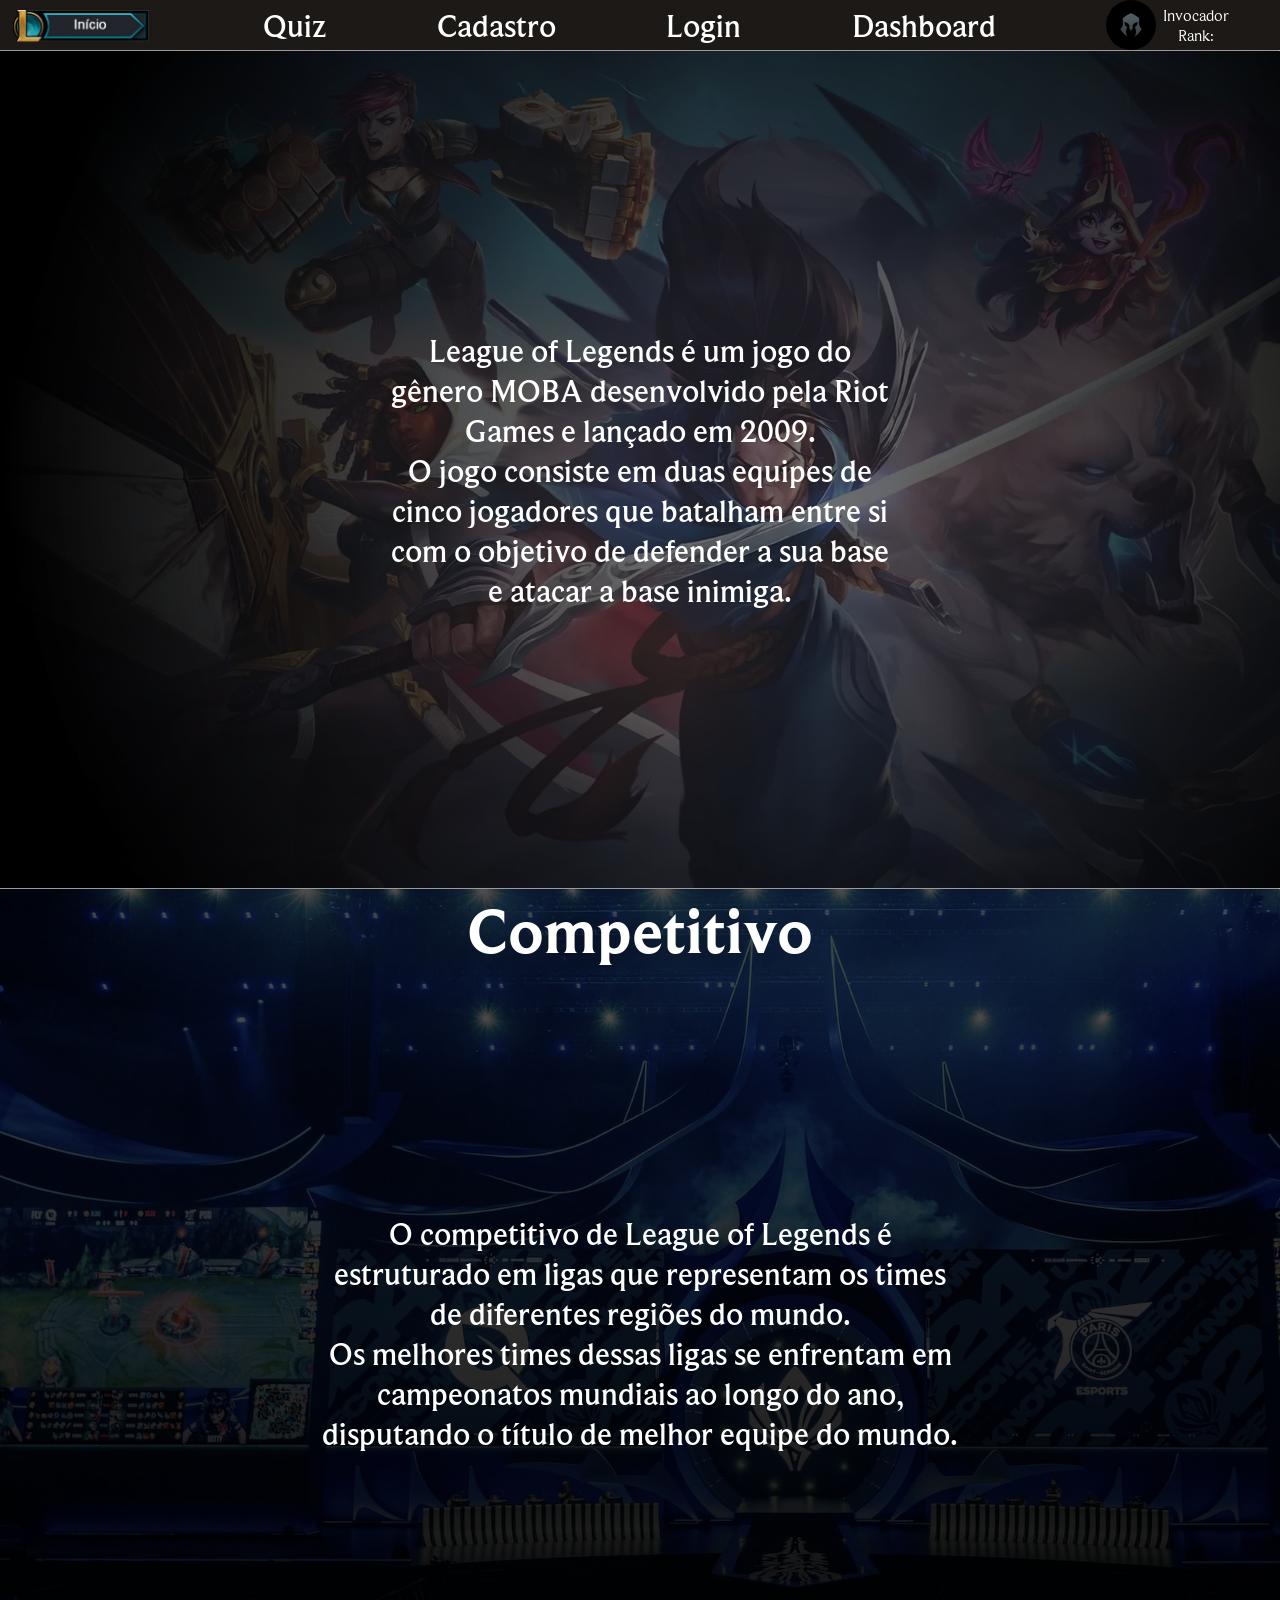
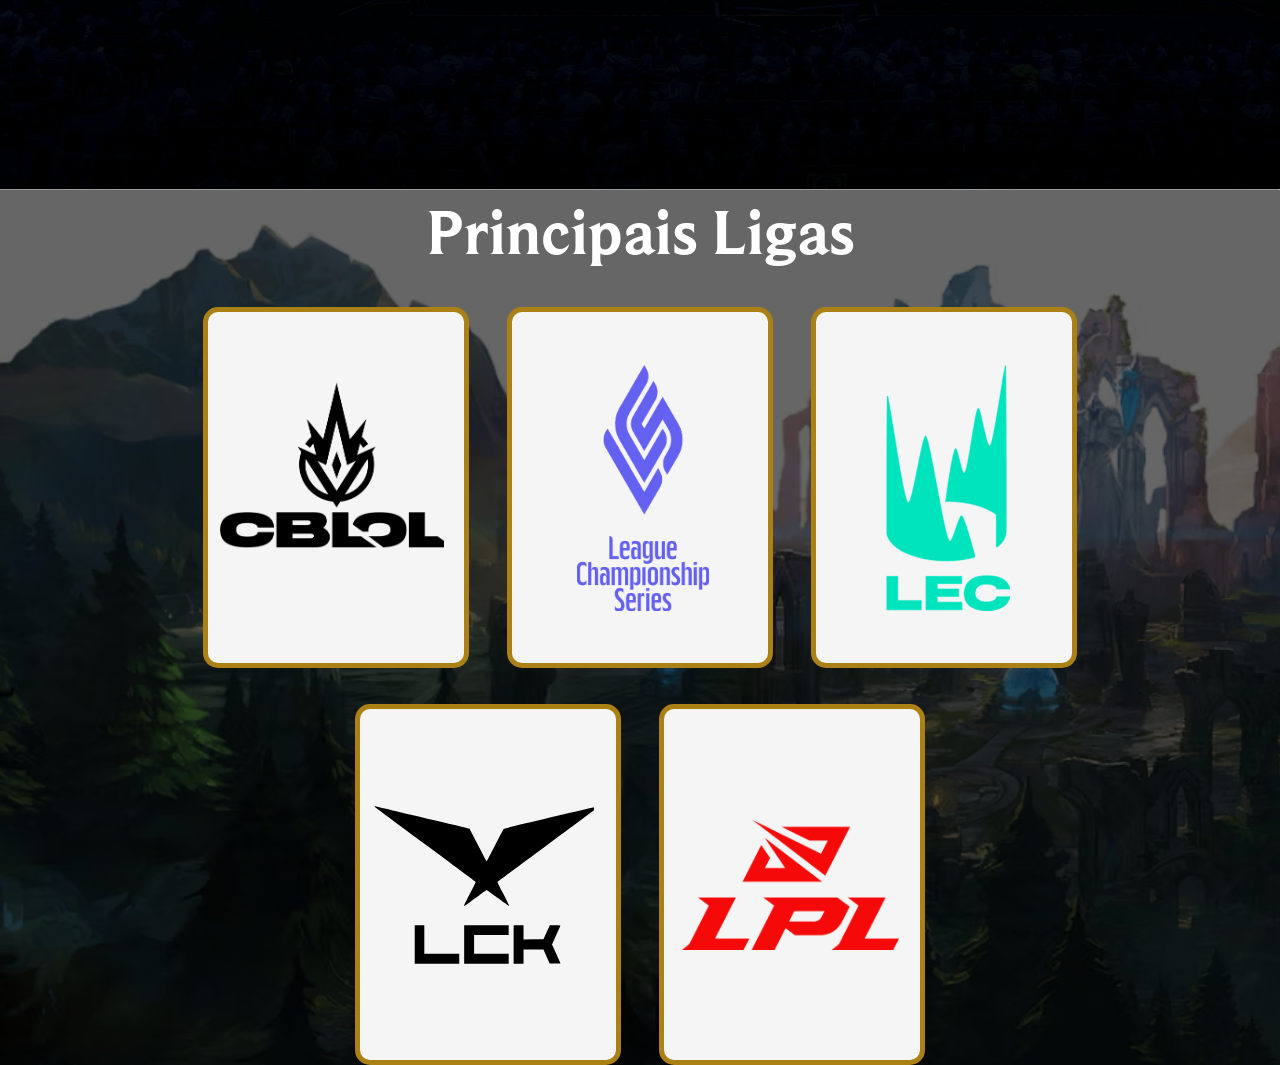
==== public/index.html @ 70356c16 "Cadastro e login integrado ao banco de dados" ====
<!DOCTYPE html>
<html lang="en">

<head>
    <meta charset="UTF-8">
    <meta name="viewport" content="width=device-width, initial-scale=1.0">
    <link rel="stylesheet" href="css/navbar.css">
    <link rel="stylesheet" href="css/index.css">
    <title>Document</title>
</head>

<body>
    <div class="header">
        <div class="navbar">
            <a href="index.html">
                <div id="but_inicio"></div>
            </a>
            <div class="op_nav">
                <a href="quiz.html" class="op_nav_txt">Quiz</a>
            </div>
            <div class="op_nav">
                <a href="cadastro.html" class="op_nav_txt">Cadastro</a>
            </div>
            <div class="op_nav">
                <a href="login.html" class="op_nav_txt">Login</a>
            </div>
            <div class="op_nav">
                <a href="dashboard.html" class="op_nav_txt">Dashboard</a>
            </div>
            <div class="perfil">
                <div id="icon_perfil"></div>
                <div class="info_perfil">
                    <span class="perfil_txt">Invocador</span>
                    <span class="perfil_txt">Rank:</span>
                </div>
            </div>
        </div>
    </div>
    <hr>
    <div class="sobre">
        <span class="conteudo">League of Legends é um jogo do gênero MOBA desenvolvido pela Riot Games e lançado em
            2009.<br>
            O jogo consiste em duas equipes de cinco jogadores que batalham entre si com o objetivo de defender a sua
            base e atacar a base inimiga.</span>
    </div>
    <hr>
    <div class="competitivo">
        <span class="titulo">Competitivo</span>
        <span class="conteudo conteudo_competitivo">O competitivo de League of Legends é estruturado em ligas que
            representam os times de diferentes regiões do mundo.<br>
            Os melhores times dessas ligas se enfrentam em campeonatos mundiais ao longo do ano, disputando o título de
            melhor equipe do mundo.</span>
    </div>
    <hr>
    <div class="ligas">
        <span class="titulo">Principais Ligas</span>
        <div class="op_liga">
            <div class="liga" onclick="cblolMostrar()">
                <div id="cblol"></div>
                <span class="cont_liga" id="txt_cblol"></span>
            </div>
            <div class="liga" onclick="lcsMostrar()">
                <div id="lcs"></div>
                <span class="cont_liga" id="txt_lcs"></span>
            </div>
            <div class="liga" onclick="lecMostrar()">
                <div id="lec"></div>
                <span class="cont_liga" id="txt_lec"></span>
            </div>
        </div>
        <div class="op_liga">
            <div class="liga" onclick="lckMostrar()">
                <div id="lck"></div>
                <span class="cont_liga" id="txt_lck"></span>
            </div>
            <div class="liga" onclick="lplMostrar()">
                <div id="lpl"></div>
                <span class="cont_liga" id="txt_lpl"></span>
            </div>
        </div>
    </div>
</body>
<script>
    let visi_cblol = 0;
    let visi_lcs = 0;
    let visi_lec = 0;
    let visi_lck = 0;
    let visi_lpl = 0;
    function cblolMostrar() {
        if (visi_cblol == 0) {
            cblol.style.display = 'none';
            txt_cblol.innerHTML = `O Campeonato Brasileiro de League of Legends é a principal liga do Brasil, com duas etapas anuais que reúnem as melhores equipes do país em fase regular e playoffs. Apesar da força regional, ainda busca seu primeiro grande título internacional.`
            visi_cblol = 1;
        } else {
            cblol.style.display = 'flex';
            txt_cblol.innerHTML = ``
            visi_cblol = 0;
        }
    }
    function lcsMostrar() {
        if (visi_lcs == 0) {
            lcs.style.display = 'none';
            txt_lcs.innerHTML = `A League Championship Series é a principal liga da América do Norte, conhecida por sua estrutura consolidada e equipes tradicionais. Embora já tenha alcançado bons resultados, como finais de Mid-Season Invitational, a região ainda não conquistou um título mundial.`
            visi_lcs = 1;
        } else {
            lcs.style.display = 'flex';
            txt_lcs.innerHTML = ``;
            visi_lcs = 0;
        }
    }
    function lecMostrar() {
        if (visi_lec == 0) {
            lec.style.display = 'none';
            txt_lec.innerHTML = `A League of Legends European Championship representa a Europa e é marcada por um alto nível competitivo e constante presença internacional. A região já conquistou títulos importantes, incluindo o Mid-Season Invitational de 2019.`
            visi_lec = 1;
        } else {
            lec.style.display = 'flex';
            txt_lec.innerHTML = ``;
            visi_lec = 0;
        }
    }
    function lckMostrar() {
        if (visi_lck == 0) {
            lck.style.display = 'none';
            txt_lck.innerHTML = `A League of Legends Champions Korea é uma das ligas mais dominantes da história, conhecida por sua disciplina e alto nível técnico. A Coreia do Sul acumula diversos títulos mundiais, consolidando-se como uma das maiores potências do cenário.`
            visi_lck = 1;
        } else {
            lck.style.display = 'flex';
            txt_lck.innerHTML = ``;
            visi_lck = 0;
        }
    }
    function lplMostrar() {
        if (visi_lpl == 0) {
            lpl.style.display = 'none';
            txt_lpl.innerHTML = `A League of Legends Pro League é a principal liga chinesa e uma das mais competitivas do mundo, destacando-se pelo estilo agressivo de jogo. A região já conquistou múltiplos títulos internacionais, incluindo o World Championship e o Mid-Season Invitational.`
            visi_lpl = 1;
        } else {
            lpl.style.display = 'flex';
            txt_lpl.innerHTML = ``;
            visi_lpl = 0;
        }
    }
</script>

</html>
---- public/css/navbar.css ----
@font-face {
  font-family: 'Beaufort';
  src: url('../assets/font/BeaufortforLOL-Regular.ttf') format('truetype');
  font-weight: 400;
}

@font-face {
  font-family: 'Beaufort';
  src: url('../assets/font/BeaufortforLOL-Bold.ttf') format('truetype');
  font-weight: 700;
}
@font-face {
  font-family: 'Beaufort';
  src: url('../assets/font/BeaufortforLOL-Medium.ttf') format('truetype');
  font-weight: 500;
}
body{
    margin: 0;
}
*{
    font-family: Beaufort,serif;
}
#but_inicio {
    background-image: url(../assets/img/inicio-lol.png);
    background-size: cover;
    height: 35px;
    width: 140px;
    margin-left: 1vw;
}
#but_inicio:hover{
    opacity: 70%;
    transform: scale(1.05);
}
.navbar {
    display: flex;
    flex-direction: row;
    justify-content: space-between;
    align-items: center;
}

#icon_perfil {
    background-image: url(../assets/img/icon_vazio.jpg);
    background-size: cover;
    height: 50px;
    width: 50px;
    border-radius: 50%;
}

.perfil {
    display: flex;
    flex-direction: row;
    margin-right: 4vw;
}

.info_perfil {
    display: flex;
    flex-direction: column;
    justify-content: center;
    align-items: center;
    margin-left: 0.5vw;
}

.op_nav_txt {
    font-size: xx-large;
    text-decoration: none;
    color: white;
    font-weight: 500;
}

.perfil_txt {
    color: white;
    font-weight: 400;
}

hr {
    margin-top: 0vh;
}

.op_nav_txt:hover {
    color: #ab8115;
}
---- public/css/index.css ----
body{
    background-color: #1c1916;
}
.sobre{
    margin-top: -1vh;
    background-image: url(../assets/img/banner3.png);
    background-size: cover;
    height: 93vh;
    display: flex;
    flex-direction: row;
    align-items: center;
    justify-content: center;
}
.conteudo{
    text-align: center;
    color: white;
    font-size: xx-large;
    width: 40vw;
    font-weight: 500;
}
.competitivo{
    margin-top: -1vh;
    background-image: url(../assets/img/competitivo.png);
    background-size: cover;
    height: 100vh;
    display: flex;
    flex-direction: column;
    align-items: center;
    justify-content: start;
}
.titulo{
    color: white;
    font-size: 5vw;
    font-weight: 700;
}
.conteudo_competitivo{
    width: 50vw;
    margin-top: 27vh;
}
.ligas{
    margin-top: -1vh;
    background-image: url(../assets/img/floresta.png);
    background-size: cover;
    display: flex;
    flex-direction: column;
    align-items: center;
}
.liga{
    height: 39vh;
    width: 20vw;
    background-color: whitesmoke;
    border-radius: 15px;
    border-style: solid;
    border-width: 5px;
    border-color: #ab8115;
    display: flex;
    justify-content: center;
    align-items: center;
}
.liga:active{
    transform: scale(1.05);
}
.op_liga{
    display: flex;
    flex-direction: row;
    justify-content: center;
    gap: 3vw;
    margin-top: 4vh;
}
#cblol{
    background-image: url(../assets/img/cblol.png);
    background-size: cover;
    height: 170px;
    width: 230px;
    margin-bottom: 5vh;
    margin-left: 1vw;
}
#lcs{
    background-image: url(../assets/img/lcs.webp);
    background-size: cover;
    height: 246px;
    width: 132px;
    margin-left: 2vw;
}
#lec{
    background-image: url(../assets/img/lec.png);
    background-size: cover;
    height: 250px;
    width: 210px;
    margin-right: 1vw;
}
#lck{
    background-image: url(../assets/img/lck.svg);
    background-size: cover;
    height: 160px;
    width: 220px;
    margin-left: 1vw;
}
#lpl{
    background-image: url(../assets/img/lpl.png);
    background-size: cover;
    height: 130px;
    width: 220px;
    margin-left: 1vw;
}
.cont_liga{
    color: #24737d;
    text-align: center;
    font-size:larger;
    font-weight: bolder;
    font-weight: 400;
    margin: 10px;
}
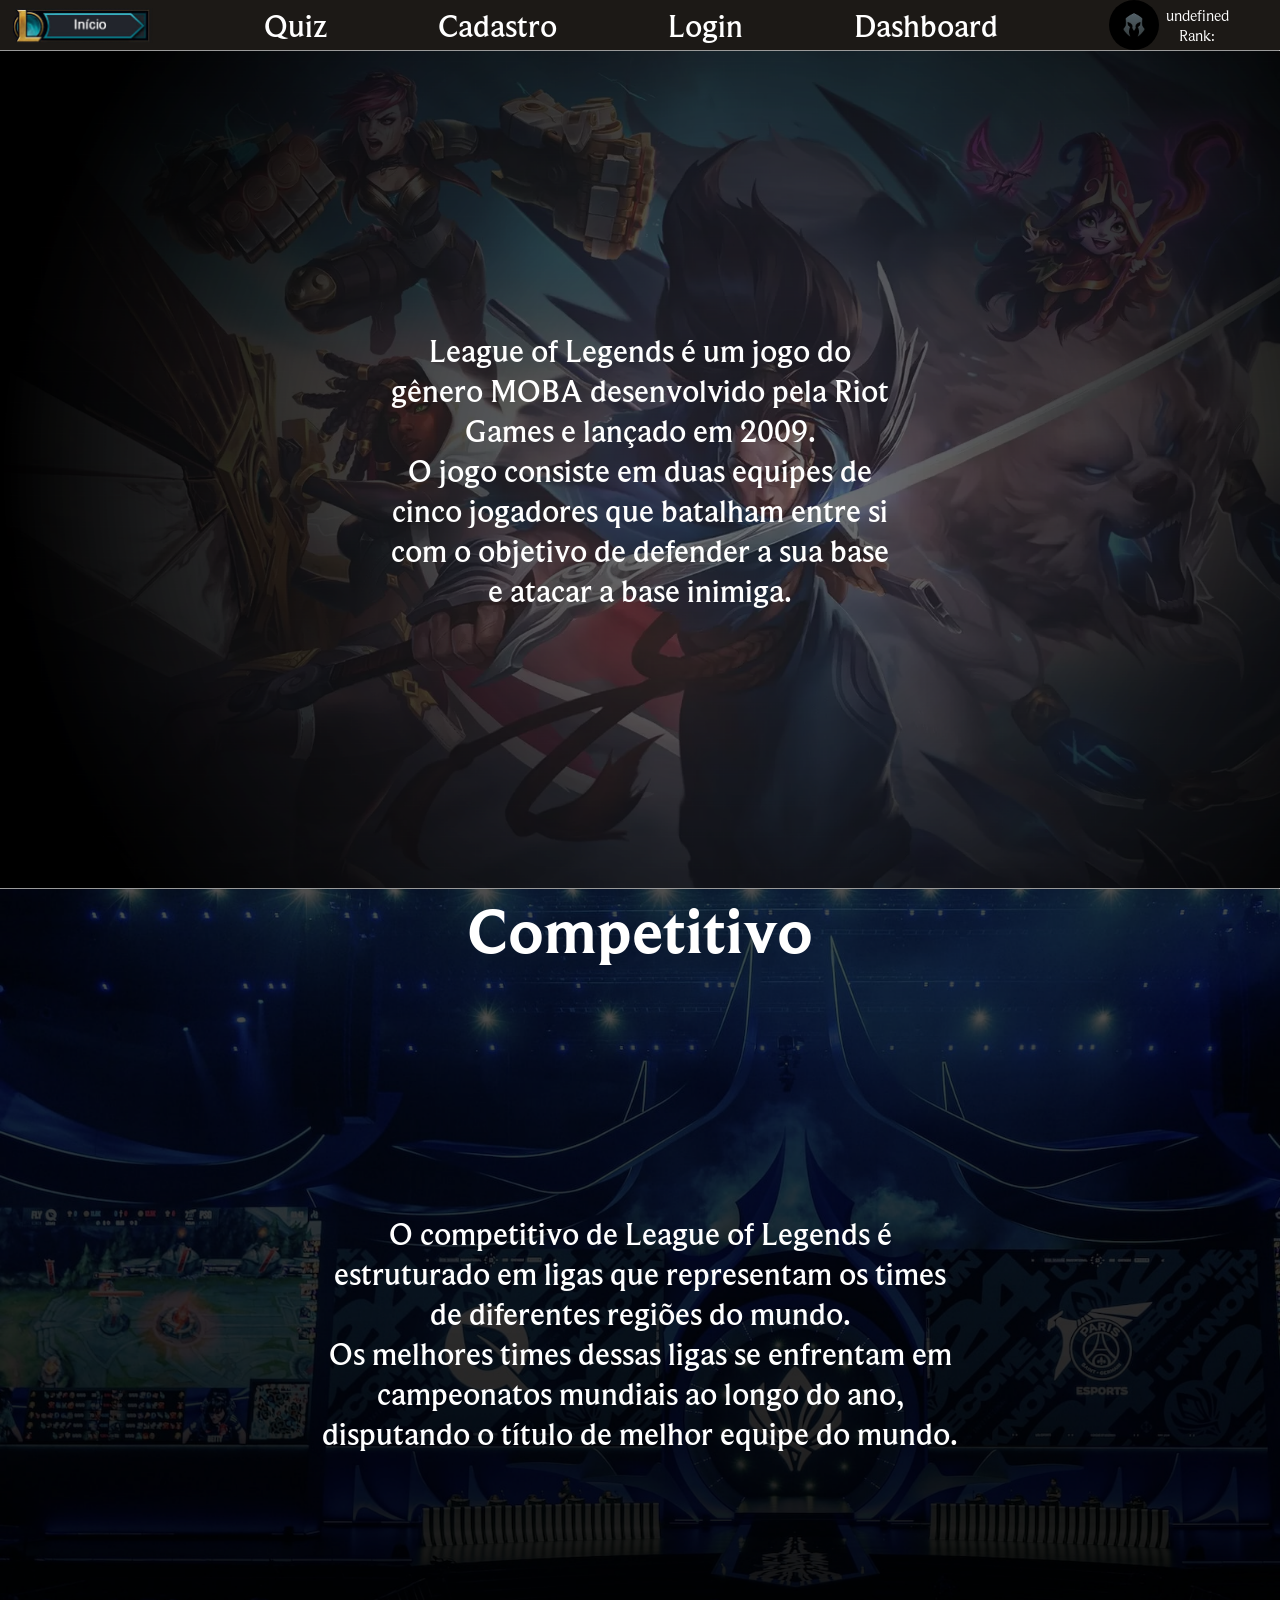
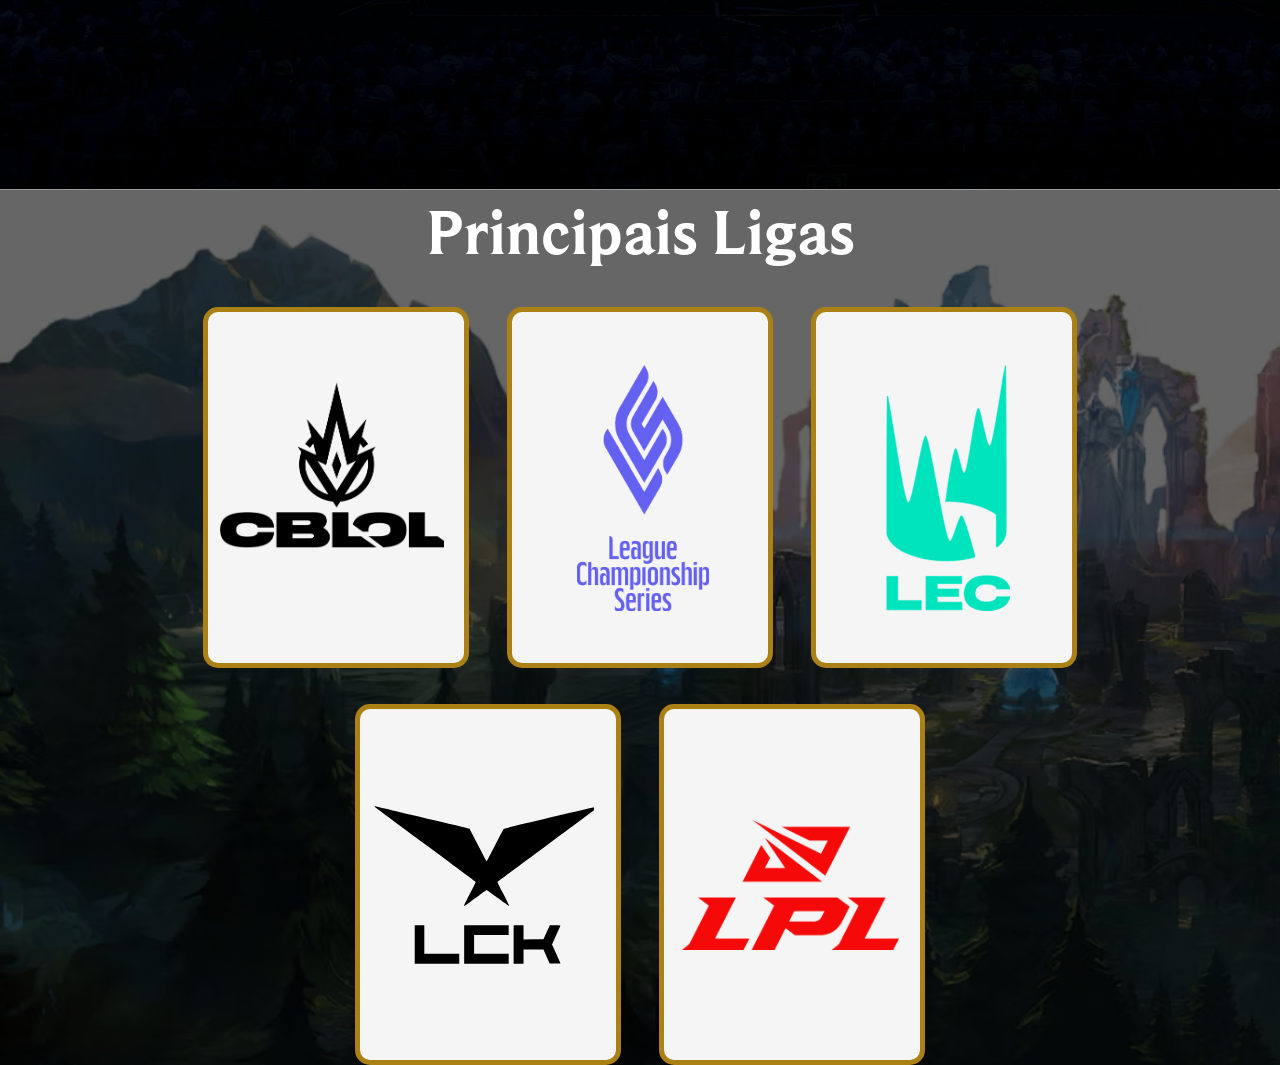
==== commit 3496bcc9: "Pontuação do quiz sendo salva no banco" ====
--- a/public/index.html
+++ b/public/index.html
@@ -30,7 +30,7 @@
             <div class="perfil">
                 <div id="icon_perfil"></div>
                 <div class="info_perfil">
-                    <span class="perfil_txt">Invocador</span>
+                    <span class="perfil_txt" id="invocador_nick">Invocador</span>
                     <span class="perfil_txt">Rank:</span>
                 </div>
             </div>
@@ -81,6 +81,7 @@
     </div>
 </body>
 <script>
+    invocador_nick.innerHTML = sessionStorage.NICK_USUARIO;
     let visi_cblol = 0;
     let visi_lcs = 0;
     let visi_lec = 0;
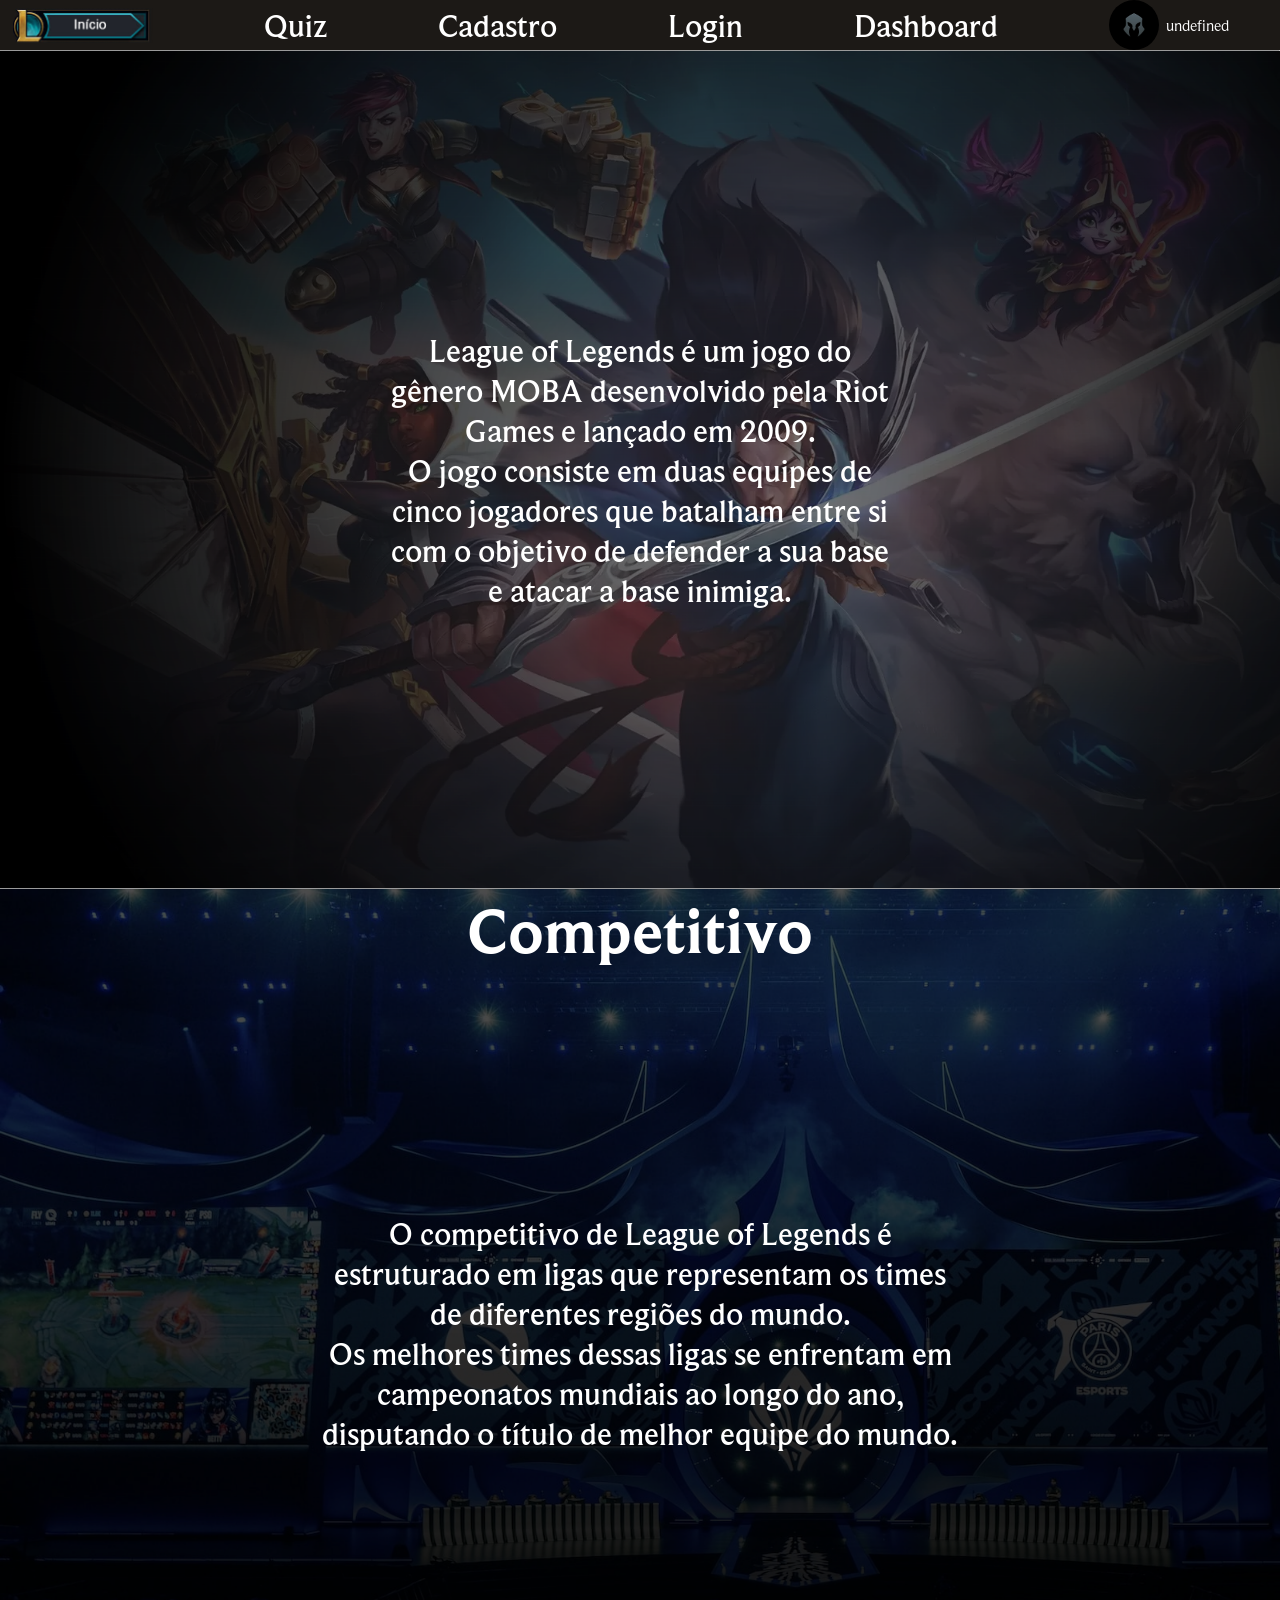
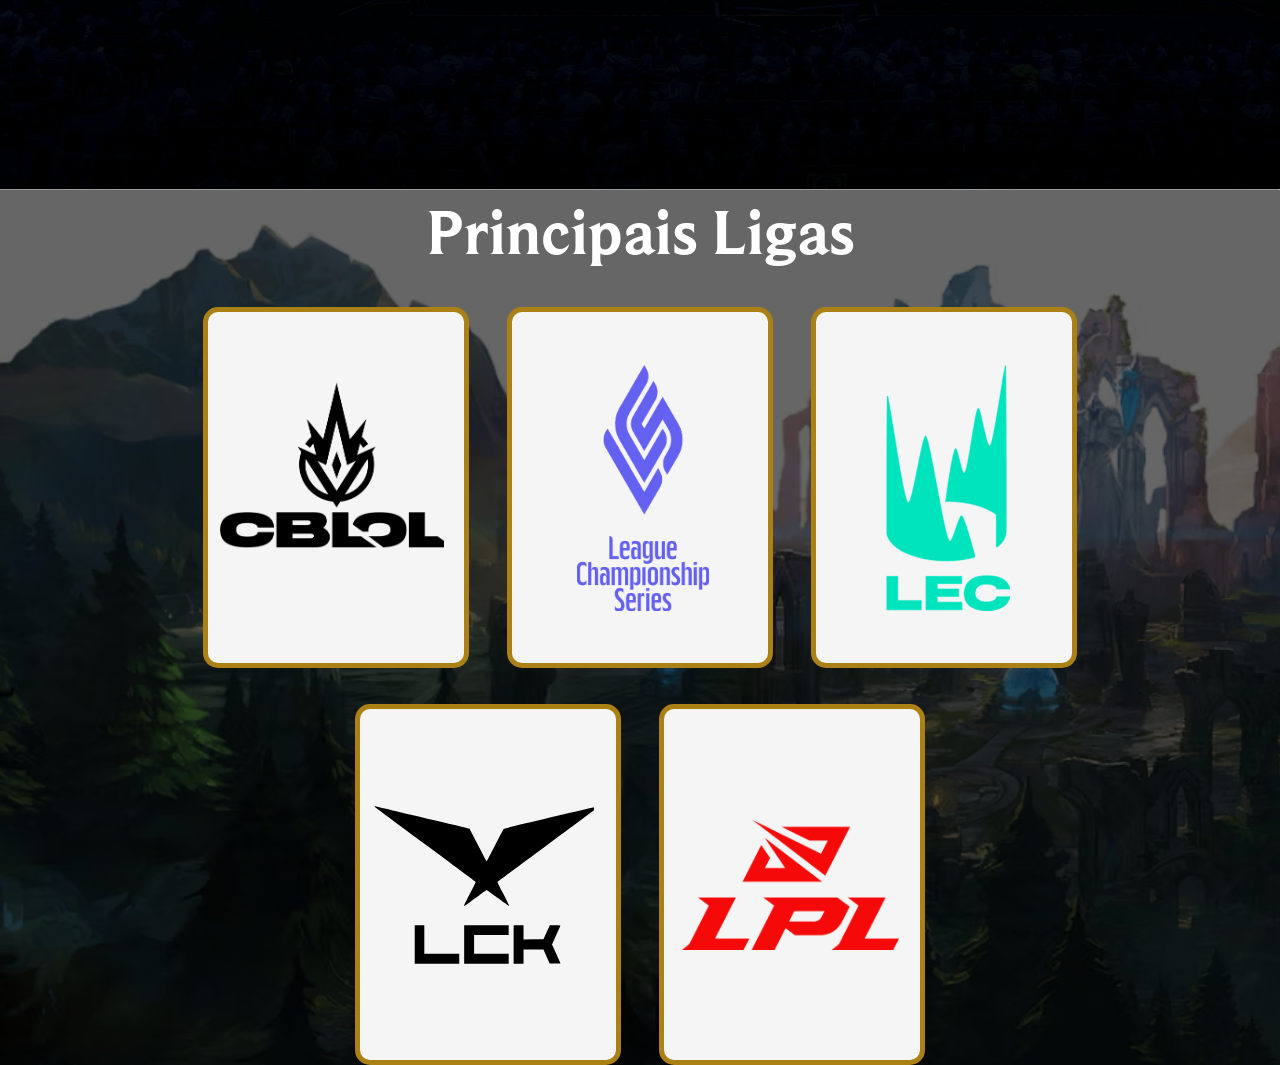
==== commit a0a8100a: "Conclusão das funcionalidades da Dashboard" ====
--- a/public/index.html
+++ b/public/index.html
@@ -31,7 +31,6 @@
                 <div id="icon_perfil"></div>
                 <div class="info_perfil">
                     <span class="perfil_txt" id="invocador_nick">Invocador</span>
-                    <span class="perfil_txt">Rank:</span>
                 </div>
             </div>
         </div>
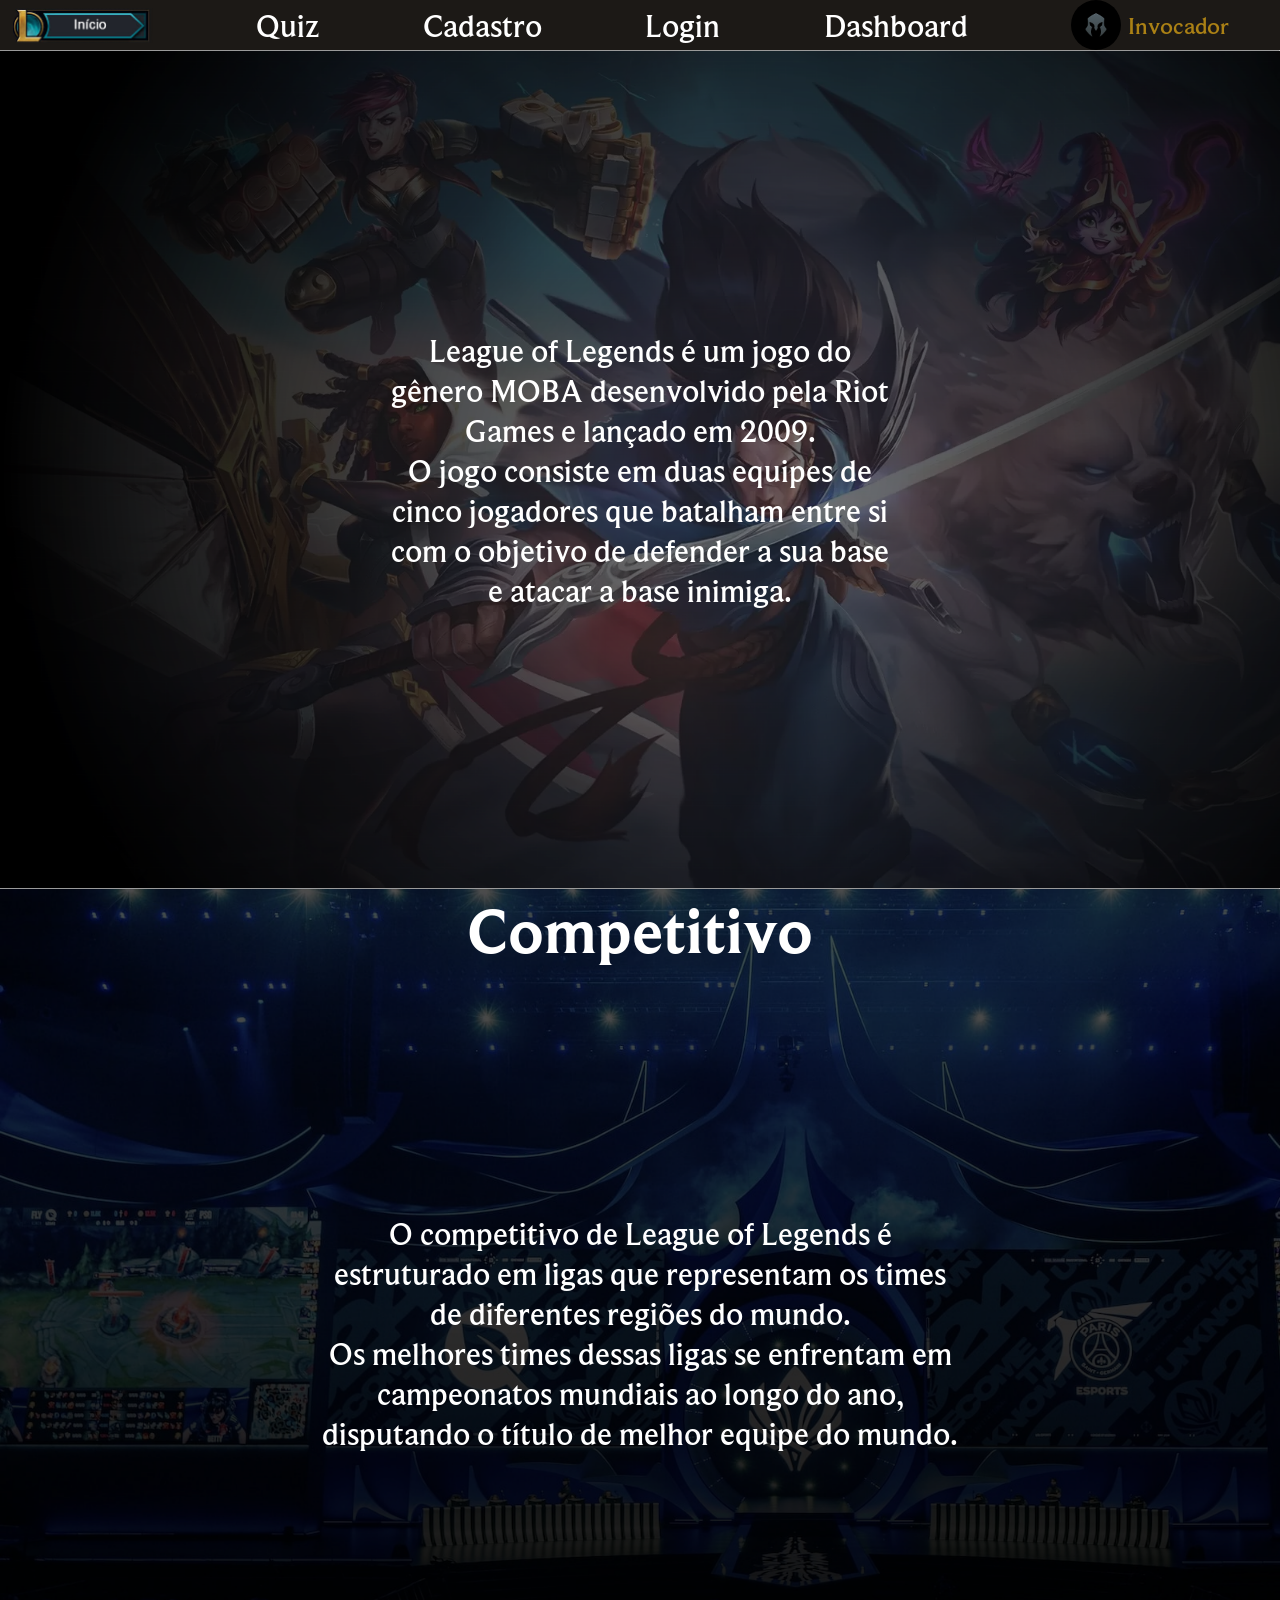
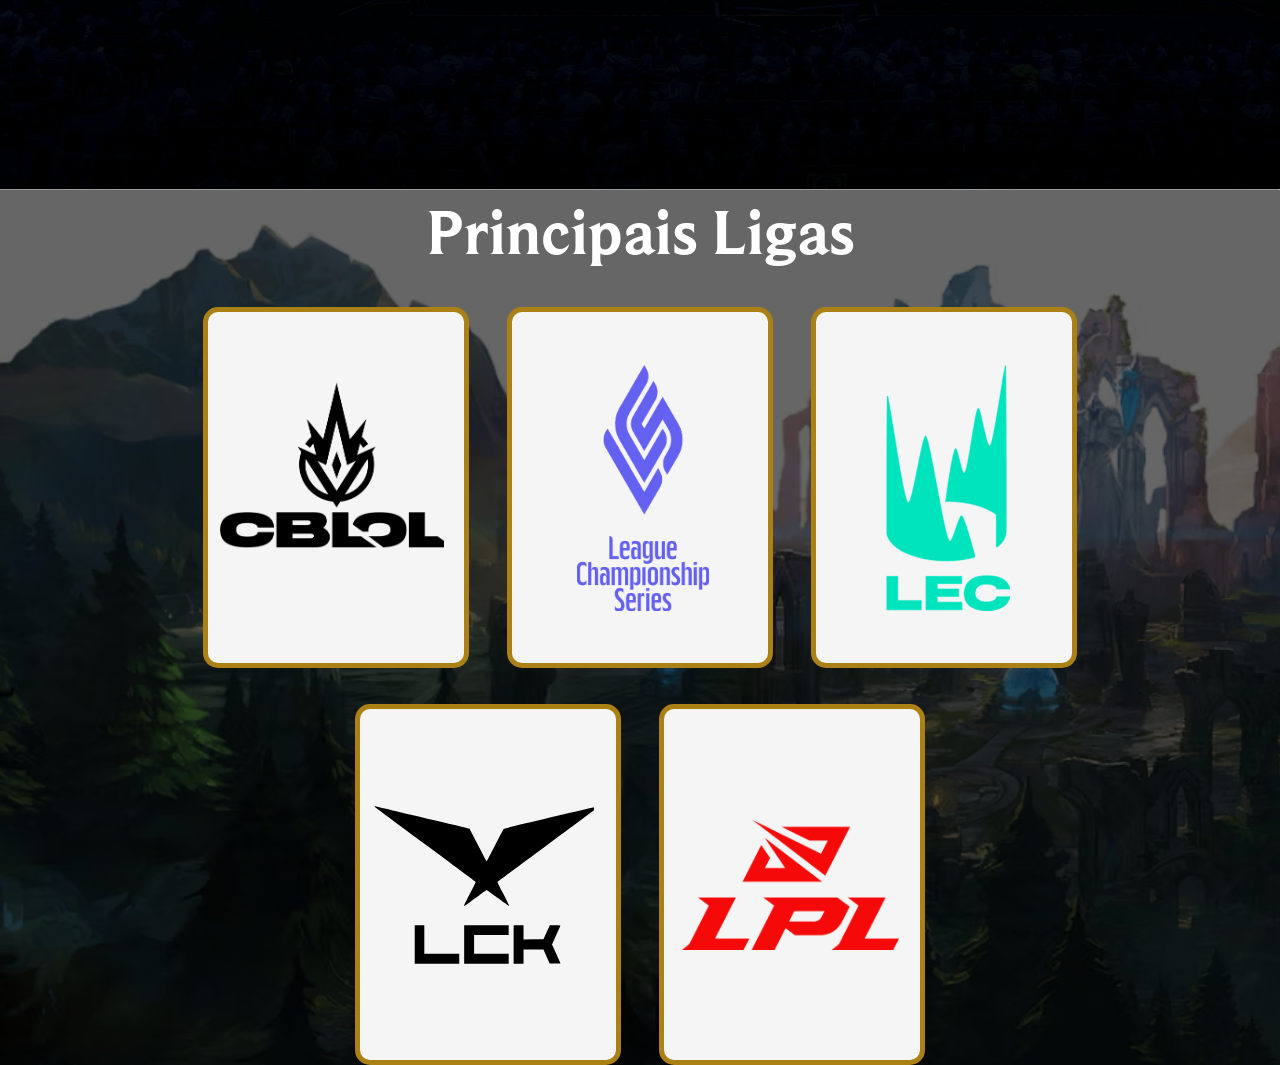
==== commit 9ae5670f: "Alteração na navbar" ====
--- a/public/index.html
+++ b/public/index.html
@@ -28,7 +28,7 @@
                 <a href="dashboard.html" class="op_nav_txt">Dashboard</a>
             </div>
             <div class="perfil">
-                <div id="icon_perfil"></div>
+                <img id="icon_perfil" src="assets/img/icon_vazio.jpg">
                 <div class="info_perfil">
                     <span class="perfil_txt" id="invocador_nick">Invocador</span>
                 </div>
@@ -80,7 +80,11 @@
     </div>
 </body>
 <script>
-    invocador_nick.innerHTML = sessionStorage.NICK_USUARIO;
+    if(sessionStorage.NICK_USUARIO != undefined){
+        invocador_nick.innerHTML = sessionStorage.NICK_USUARIO;
+        icon_perfil.src = "assets/img/suco-pera.webp"
+    }
+    
     let visi_cblol = 0;
     let visi_lcs = 0;
     let visi_lec = 0;
--- a/public/css/navbar.css
+++ b/public/css/navbar.css
@@ -39,8 +39,6 @@
 }
 
 #icon_perfil {
-    background-image: url(../assets/img/icon_vazio.jpg);
-    background-size: cover;
     height: 50px;
     width: 50px;
     border-radius: 50%;
@@ -68,8 +66,9 @@
 }
 
 .perfil_txt {
-    color: white;
-    font-weight: 400;
+    color: #ab8115;
+    font-weight: 500;
+    font-size: x-large;
 }
 
 hr {
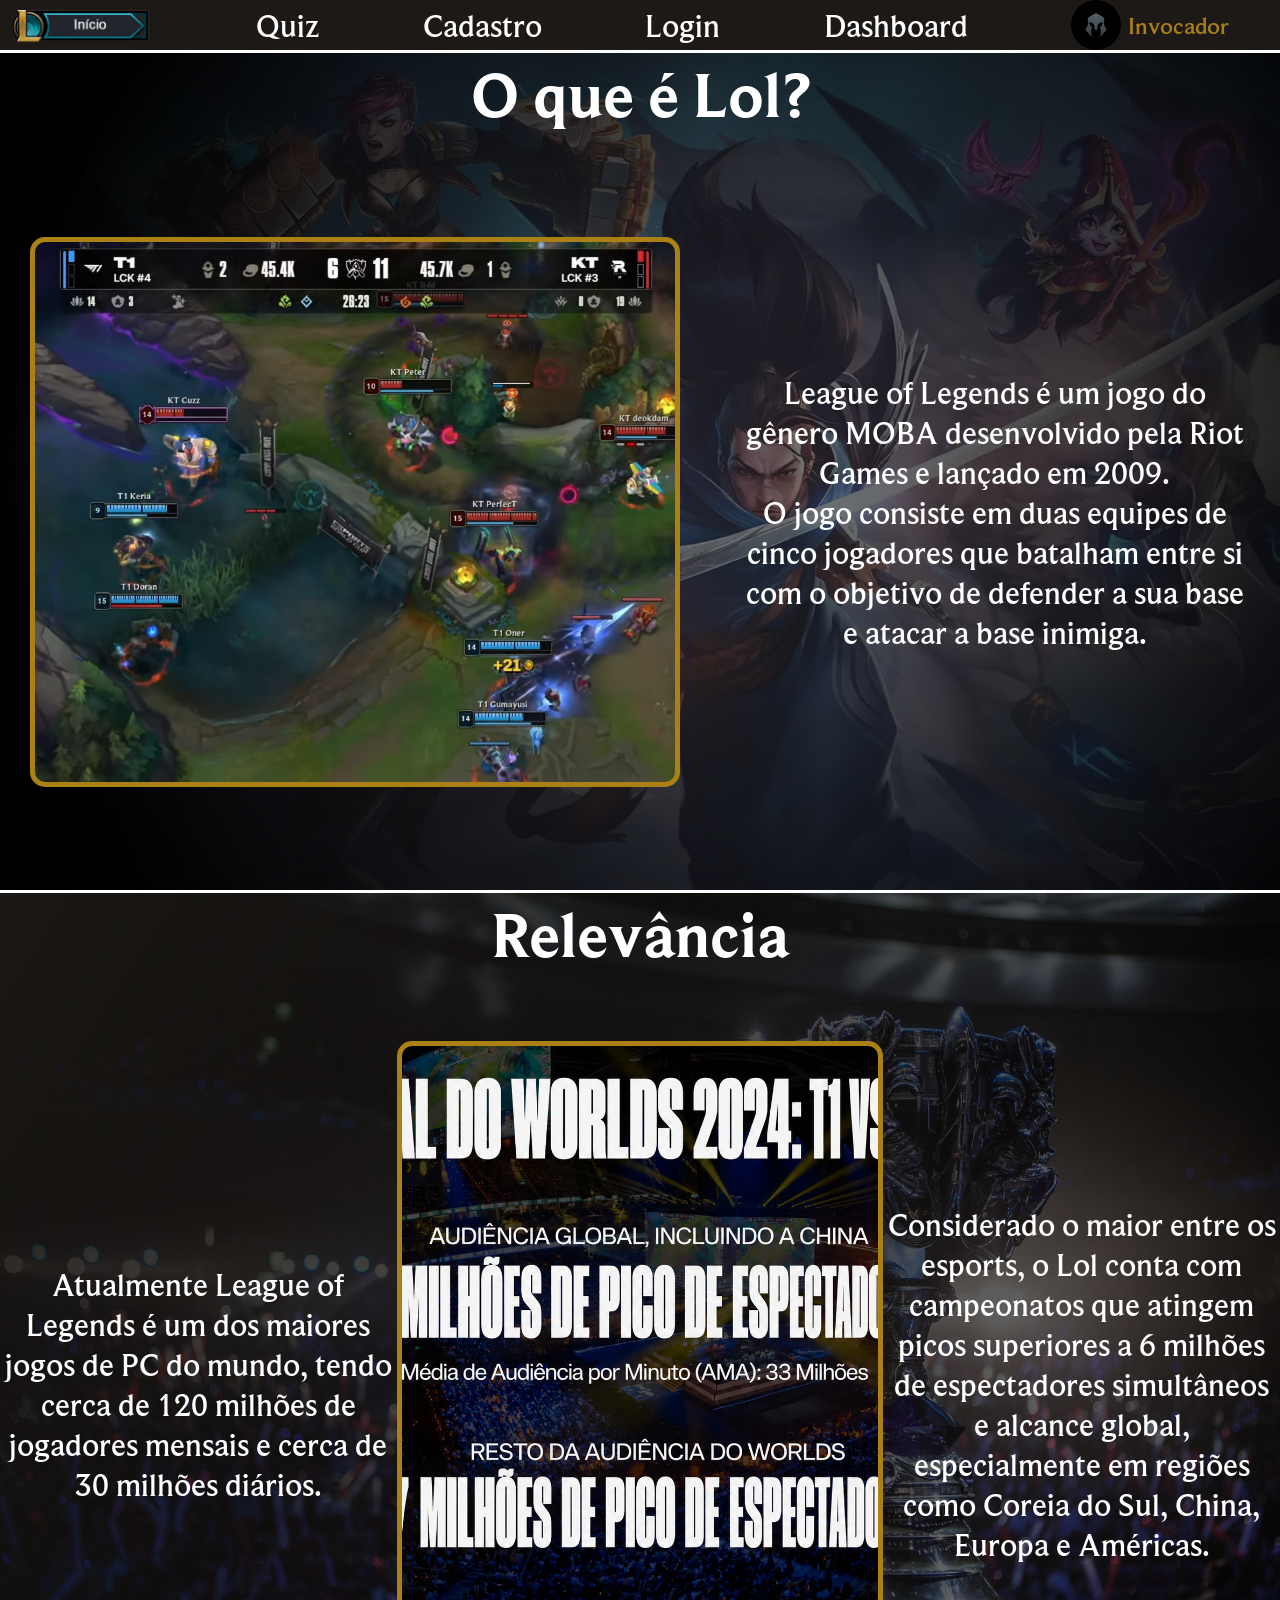
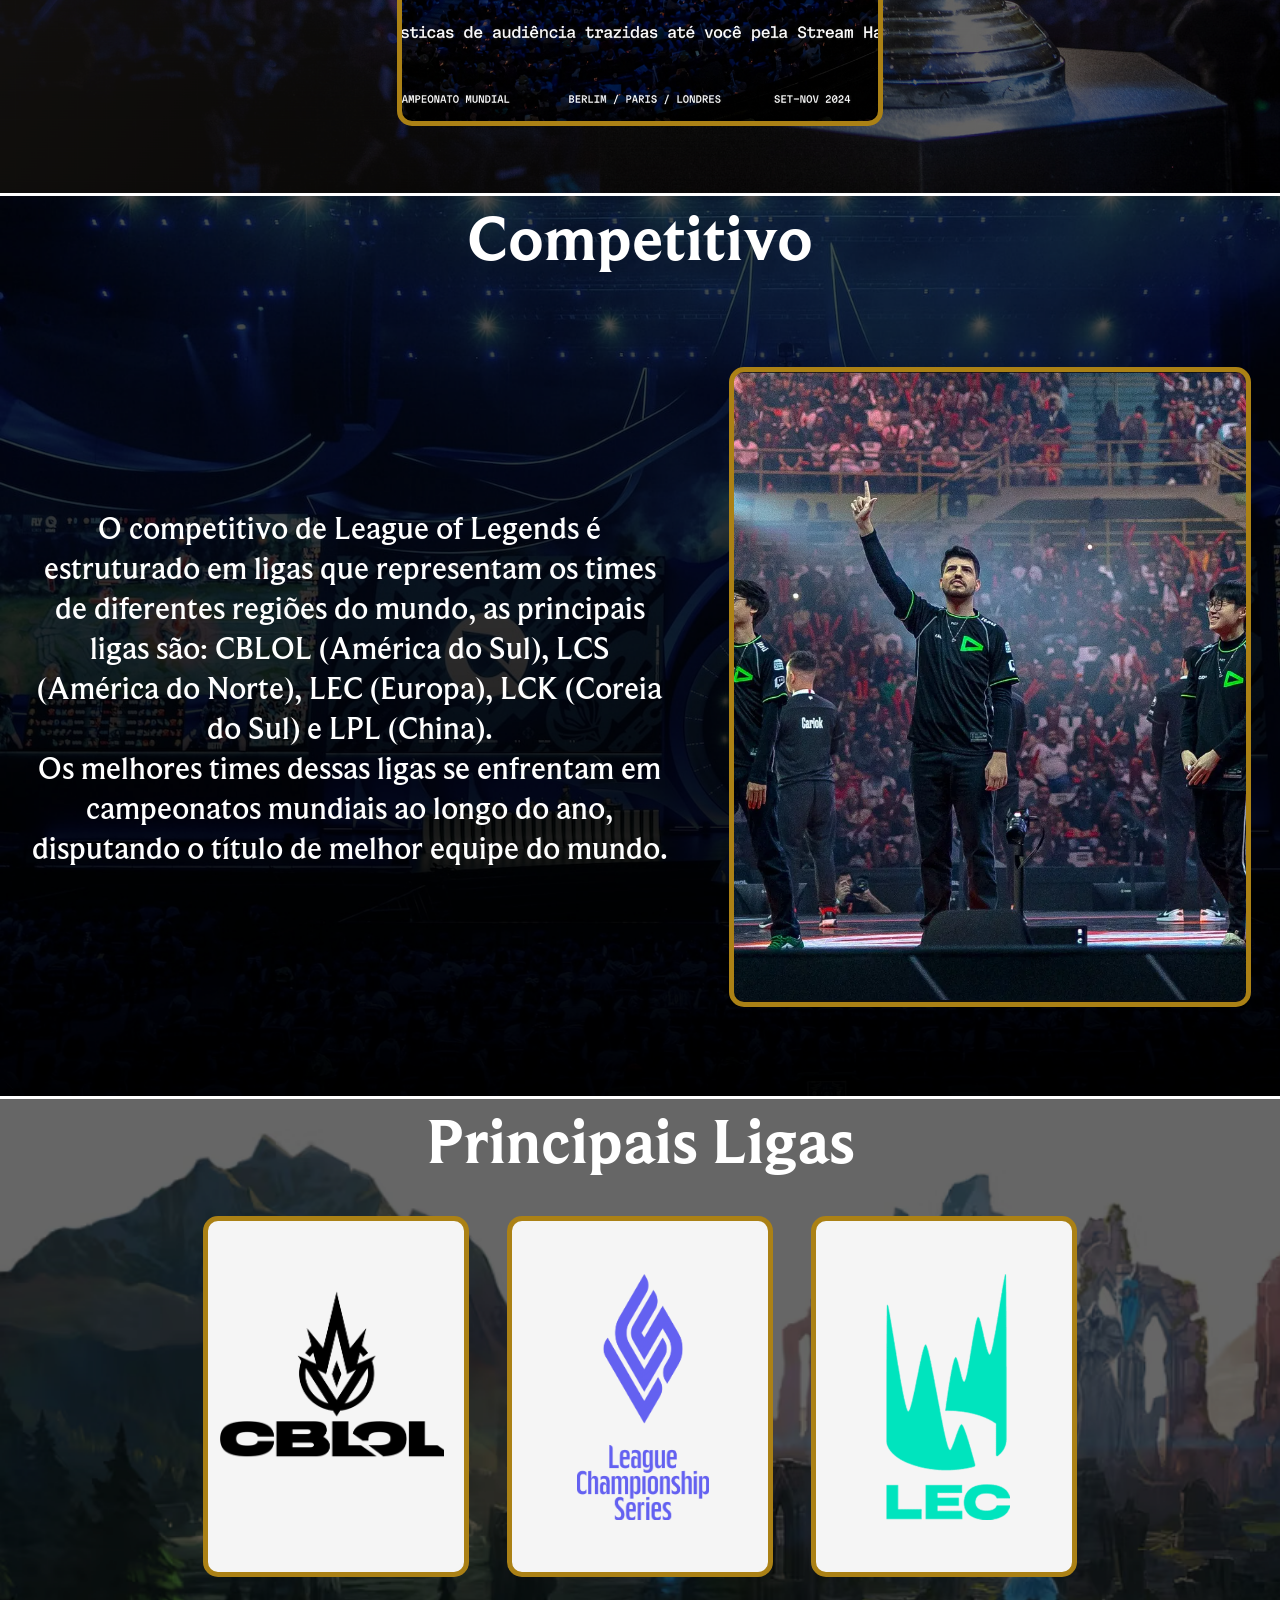
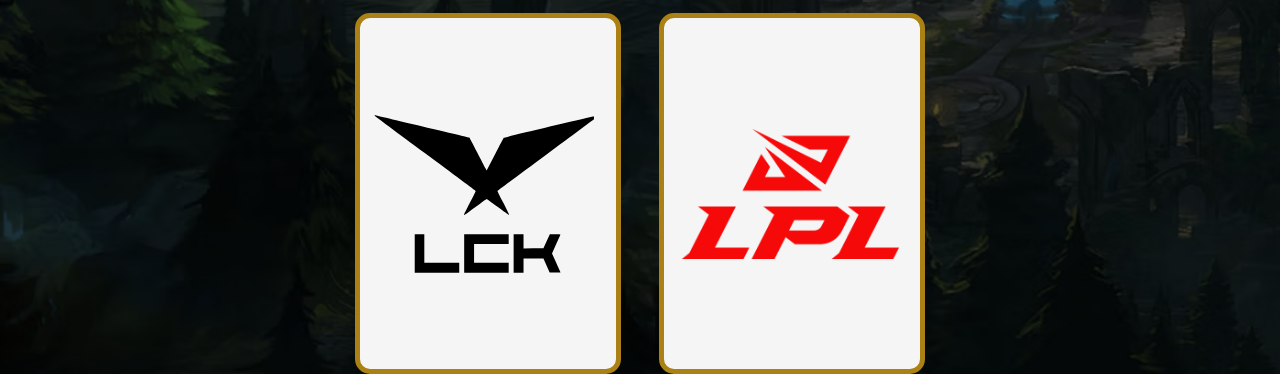
==== commit 32bb4918: "Mudança na tela Index" ====
--- a/public/index.html
+++ b/public/index.html
@@ -35,22 +35,31 @@
             </div>
         </div>
     </div>
-    <hr>
     <div class="sobre">
-        <span class="conteudo">League of Legends é um jogo do gênero MOBA desenvolvido pela Riot Games e lançado em
+        <span class="titulo">O que é Lol?</span>
+        <div class="conteudo">
+            <div class="img_conteudo" id="img_gameplay"></div>
+            <span class="conteudo_texto">League of Legends é um jogo do gênero MOBA desenvolvido pela Riot Games e lançado em
             2009.<br>
             O jogo consiste em duas equipes de cinco jogadores que batalham entre si com o objetivo de defender a sua
             base e atacar a base inimiga.</span>
+        </div>   
     </div>
-    <hr>
+    <div class="relevancia">
+        <span class="titulo">Relevância</span>
+        <div class="conteudo">
+            <span class="conteudo_texto texto_relevancia">Atualmente League of Legends é um dos maiores jogos de PC do mundo, tendo cerca de 120 milhões de jogadores mensais e cerca de 30 milhões diários.</span>
+            <div class="img_conteudo" id="img_relevancia"></div>
+            <span class="conteudo_texto texto_relevancia">Considerado o maior entre os esports, o Lol conta com campeonatos que atingem picos superiores a 6 milhões de espectadores simultâneos e alcance global, especialmente em regiões como Coreia do Sul, China, Europa e Américas.</span>
+        </div>   
+    </div>
     <div class="competitivo">
         <span class="titulo">Competitivo</span>
-        <span class="conteudo conteudo_competitivo">O competitivo de League of Legends é estruturado em ligas que
-            representam os times de diferentes regiões do mundo.<br>
-            Os melhores times dessas ligas se enfrentam em campeonatos mundiais ao longo do ano, disputando o título de
-            melhor equipe do mundo.</span>
+        <div class="conteudo">
+            <span class="conteudo_texto" id="texto_comp">O competitivo de League of Legends é estruturado em ligas que representam os times de diferentes regiões do mundo, as principais ligas são: CBLOL (América do Sul), LCS (América do Norte), LEC (Europa), LCK (Coreia do Sul) e LPL (China).<br>Os melhores times dessas ligas se enfrentam em campeonatos mundiais ao longo do ano, disputando o título de melhor equipe do mundo.</span>
+            <div class="img_conteudo" id="img_comp"></div>
+        </div>
     </div>
-    <hr>
     <div class="ligas">
         <span class="titulo">Principais Ligas</span>
         <div class="op_liga">
--- a/public/css/navbar.css
+++ b/public/css/navbar.css
@@ -36,6 +36,7 @@
     flex-direction: row;
     justify-content: space-between;
     align-items: center;
+    border-bottom: 3px solid white;
 }
 
 #icon_perfil {
--- a/public/css/index.css
+++ b/public/css/index.css
@@ -2,24 +2,57 @@
     background-color: #1c1916;
 }
 .sobre{
-    margin-top: -1vh;
     background-image: url(../assets/img/banner3.png);
     background-size: cover;
     height: 93vh;
     display: flex;
-    flex-direction: row;
+    flex-direction: column;
     align-items: center;
-    justify-content: center;
+    justify-content: start;
+    border-bottom: 3px solid white;
+}
+.relevancia{
+    background-image: url(../assets/img/relevancia.png);
+    background-size: cover;
+    height: 100vh;
+    display: flex;
+    flex-direction: column;
+    align-items: center;
+    justify-content: start;
+    border-bottom: 3px solid white;
 }
 .conteudo{
-    text-align: center;
-    color: white;
-    font-size: xx-large;
+    width: 100%;
+    display: flex;
+    flex-direction: row;
+    justify-content: space-around;
+    align-items: center;
+    height: 100%;
+}
+.img_conteudo{
+    background-size: cover;
+    background-position: center;
+    border-radius: 15px;
+    border-style: solid;
+    border-width: 5px;
+    border-color: #ab8115;
+}
+#img_gameplay{
+    background-image: url(../assets/img/lol-gameplay.png);
+    height: 60vh;
+    width: 50vw;
+}
+#img_comp{
+    background-image: url(../assets/img/lol-comp.png);
+    height: 70vh;
     width: 40vw;
-    font-weight: 500;
+}
+#img_relevancia{
+    background-image: url(../assets/img/lol-relevancia.png);
+    height: 75vh;
+    width: 42vw;
 }
 .competitivo{
-    margin-top: -1vh;
     background-image: url(../assets/img/competitivo.png);
     background-size: cover;
     height: 100vh;
@@ -27,18 +60,27 @@
     flex-direction: column;
     align-items: center;
     justify-content: start;
+    border-bottom: 3px solid white;
 }
 .titulo{
     color: white;
     font-size: 5vw;
     font-weight: 700;
 }
-.conteudo_competitivo{
+.conteudo_texto{
+    width: 40vw;
+    text-align: center;
+    color: white;
+    font-size: xx-large;
+     font-weight: 500;
+}
+#texto_comp{
     width: 50vw;
-    margin-top: 27vh;
+}
+.texto_relevancia{
+    width: 35vw;
 }
 .ligas{
-    margin-top: -1vh;
     background-image: url(../assets/img/floresta.png);
     background-size: cover;
     display: flex;
